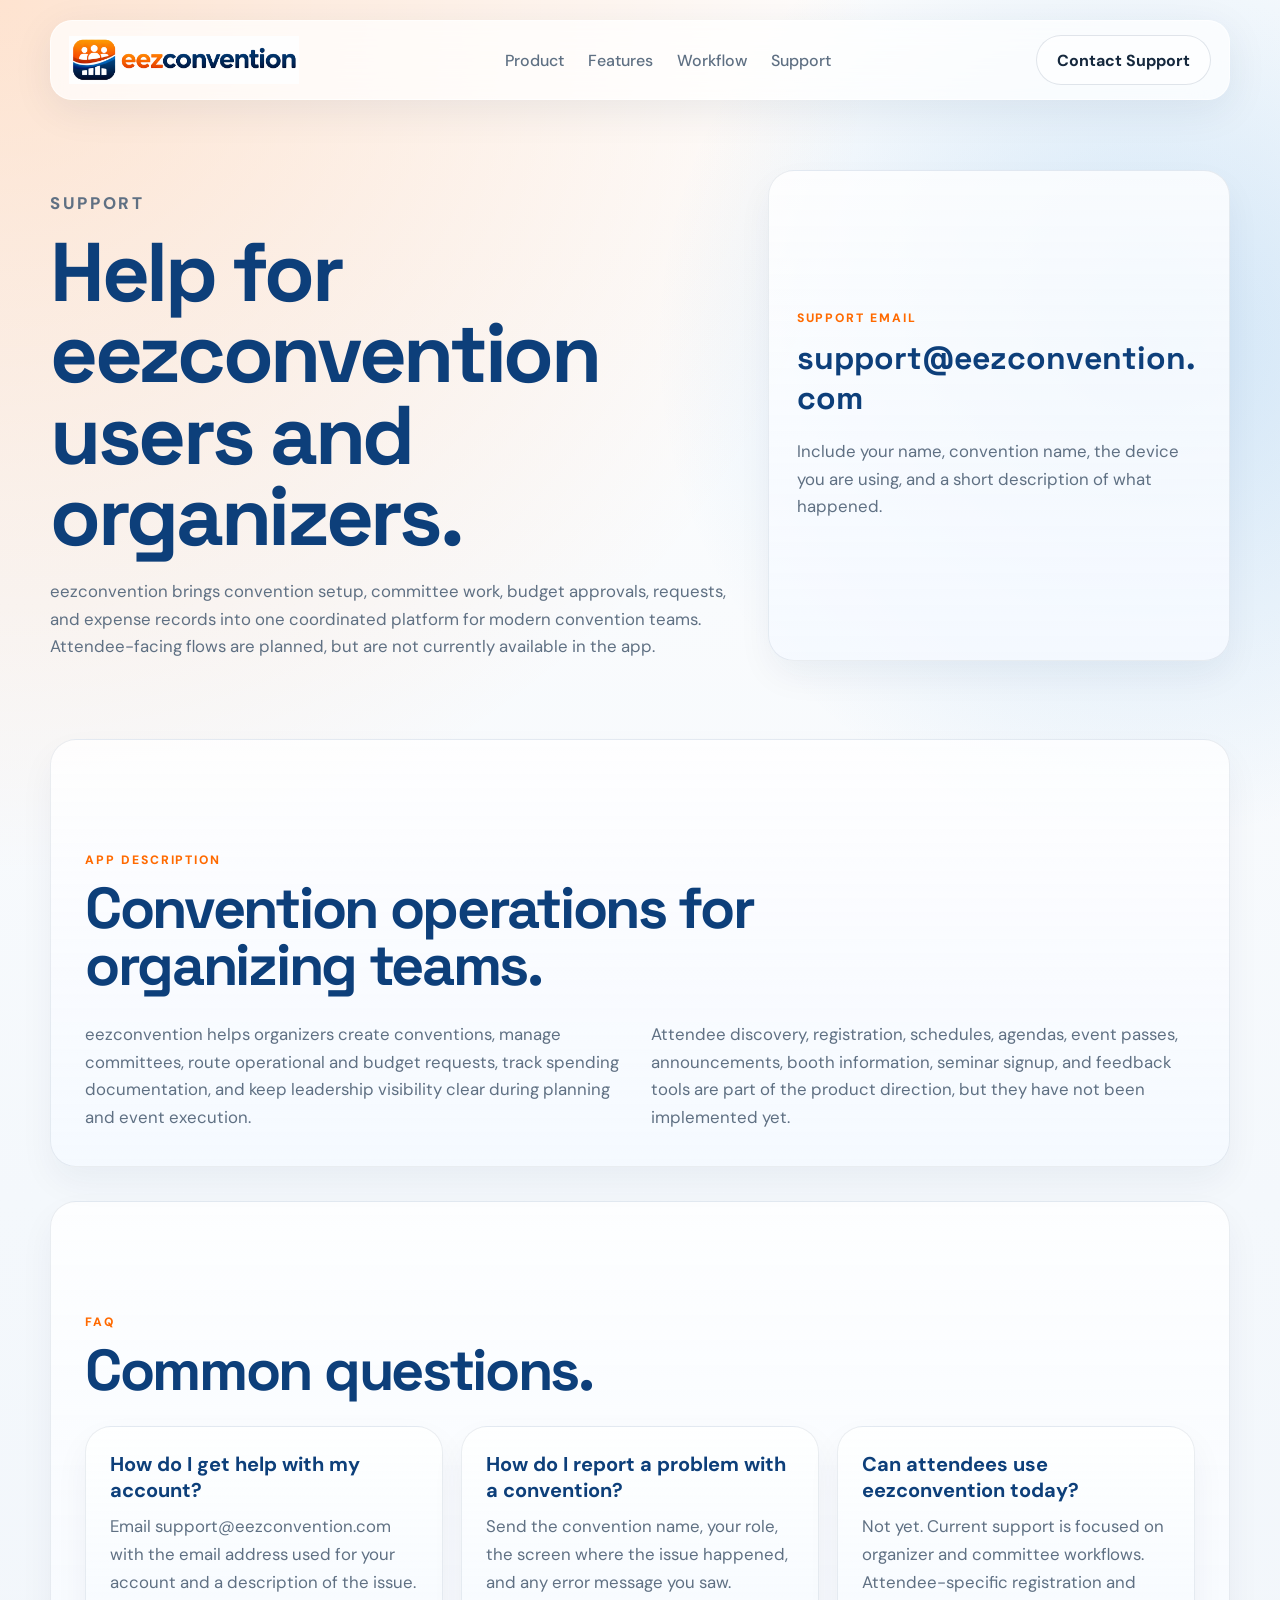
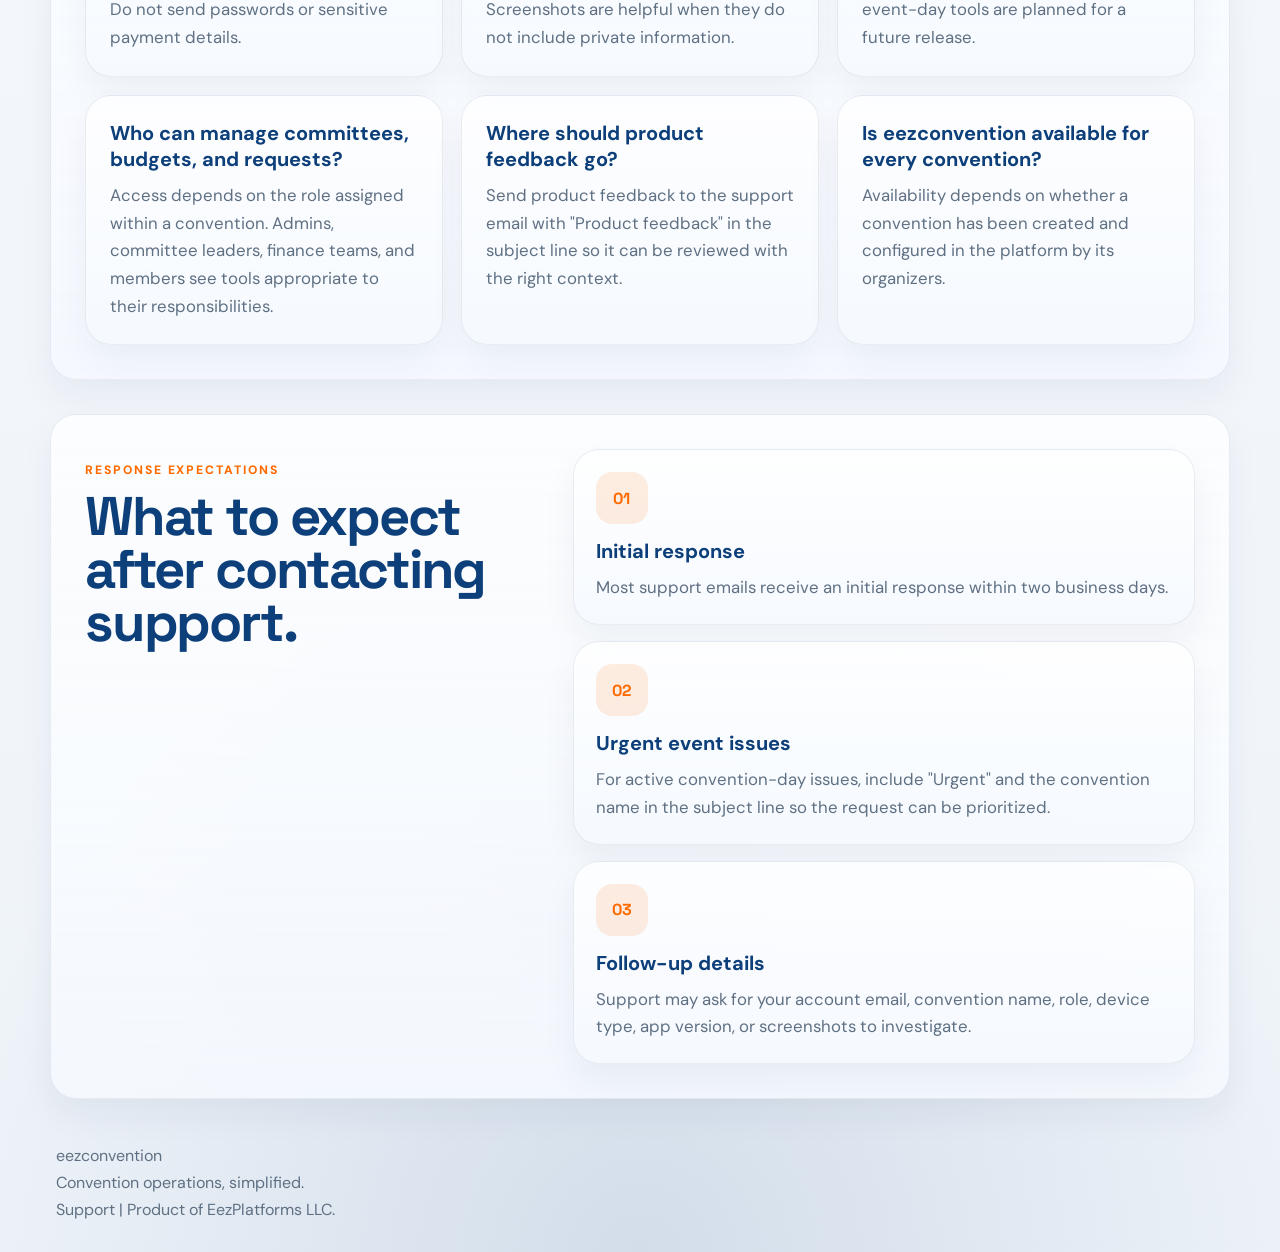
==== support.html @ e248d782 "Add support page with contact information, FAQs, and response expectations" ====
<!DOCTYPE html>
<html lang="en">
  <head>
    <meta charset="UTF-8" />
    <meta name="viewport" content="width=device-width, initial-scale=1.0" />
    <title>Support | eezconvention</title>
    <meta
      name="description"
      content="Support information for eezconvention, including contact details, app description, FAQ, and response expectations."
    />
    <link rel="preconnect" href="https://fonts.googleapis.com" />
    <link rel="preconnect" href="https://fonts.gstatic.com" crossorigin />
    <link
      href="https://fonts.googleapis.com/css2?family=DM+Sans:wght@400;500;700;800&family=Space+Grotesk:wght@500;700&display=swap"
      rel="stylesheet"
    />
    <link rel="icon" type="image/png" href="./assets/favicon.png" />
    <link rel="stylesheet" href="./styles.css" />
  </head>
  <body>
    <div class="site-shell">
      <header class="topbar">
        <a class="brand" href="./index.html#hero" aria-label="eezconvention home">
          <img class="brand-logo" src="./assets/eezconvention-logo.png" alt="eezconvention logo" />
        </a>
        <nav class="nav">
          <a href="./index.html#product">Product</a>
          <a href="./index.html#features">Features</a>
          <a href="./index.html#workflow">Workflow</a>
          <a href="./support.html" aria-current="page">Support</a>
        </nav>
        <a
          class="button button-ghost"
          href="mailto:support@eezconvention.com?subject=eezconvention%20Support"
        >
          Contact Support
        </a>
      </header>

      <main>
        <section class="support-hero reveal">
          <div>
            <p class="eyebrow">Support</p>
            <h1>Help for eezconvention users and organizers.</h1>
            <p>
              eezconvention brings convention setup, committee work, budget approvals, requests, and expense records
              into one coordinated platform for modern convention teams. Attendee-facing flows are planned, but are not
              currently available in the app.
            </p>
          </div>
          <aside class="support-contact" aria-label="Support email">
            <span class="feature-kicker">Support Email</span>
            <a href="mailto:support@eezconvention.com?subject=eezconvention%20Support">
              support@eezconvention.com
            </a>
            <p>
              Include your name, convention name, the device you are using, and a short description of what happened.
            </p>
          </aside>
        </section>

        <section class="support-section reveal" aria-labelledby="app-description">
          <div class="section-heading support-heading">
            <p class="eyebrow">App Description</p>
            <h2 id="app-description">Convention operations for organizing teams.</h2>
          </div>
          <div class="support-copy">
            <p>
              eezconvention helps organizers create conventions, manage committees, route operational and budget
              requests, track spending documentation, and keep leadership visibility clear during planning and event
              execution.
            </p>
            <p>
              Attendee discovery, registration, schedules, agendas, event passes, announcements, booth information,
              seminar signup, and feedback tools are part of the product direction, but they have not been implemented
              yet.
            </p>
          </div>
        </section>

        <section class="support-section" aria-labelledby="faq">
          <div class="section-heading support-heading reveal">
            <p class="eyebrow">FAQ</p>
            <h2 id="faq">Common questions.</h2>
          </div>
          <div class="faq-grid">
            <article class="faq-item reveal">
              <h3>How do I get help with my account?</h3>
              <p>
                Email support@eezconvention.com with the email address used for your account and a description of the
                issue. Do not send passwords or sensitive payment details.
              </p>
            </article>
            <article class="faq-item reveal">
              <h3>How do I report a problem with a convention?</h3>
              <p>
                Send the convention name, your role, the screen where the issue happened, and any error message you saw.
                Screenshots are helpful when they do not include private information.
              </p>
            </article>
            <article class="faq-item reveal">
              <h3>Can attendees use eezconvention today?</h3>
              <p>
                Not yet. Current support is focused on organizer and committee workflows. Attendee-specific registration
                and event-day tools are planned for a future release.
              </p>
            </article>
            <article class="faq-item reveal">
              <h3>Who can manage committees, budgets, and requests?</h3>
              <p>
                Access depends on the role assigned within a convention. Admins, committee leaders, finance teams, and
                members see tools appropriate to their responsibilities.
              </p>
            </article>
            <article class="faq-item reveal">
              <h3>Where should product feedback go?</h3>
              <p>
                Send product feedback to the support email with "Product feedback" in the subject line so it can be
                reviewed with the right context.
              </p>
            </article>
            <article class="faq-item reveal">
              <h3>Is eezconvention available for every convention?</h3>
              <p>
                Availability depends on whether a convention has been created and configured in the platform by its
                organizers.
              </p>
            </article>
          </div>
        </section>

        <section class="response-section reveal" aria-labelledby="response-expectations">
          <div>
            <p class="eyebrow">Response Expectations</p>
            <h2 id="response-expectations">What to expect after contacting support.</h2>
          </div>
          <div class="response-list">
            <article>
              <span class="step-number">01</span>
              <h3>Initial response</h3>
              <p>Most support emails receive an initial response within two business days.</p>
            </article>
            <article>
              <span class="step-number">02</span>
              <h3>Urgent event issues</h3>
              <p>
                For active convention-day issues, include "Urgent" and the convention name in the subject line so the
                request can be prioritized.
              </p>
            </article>
            <article>
              <span class="step-number">03</span>
              <h3>Follow-up details</h3>
              <p>
                Support may ask for your account email, convention name, role, device type, app version, or screenshots
                to investigate.
              </p>
            </article>
          </div>
        </section>
      </main>

      <footer class="footer">
        <p>eezconvention</p>
        <p>Convention operations, simplified.</p>
        <p><a href="./support.html">Support</a> | Product of EezPlatforms LLC.</p>
      </footer>
    </div>
    <script src="./script.js"></script>
  </body>
</html>
---- styles.css ----
:root {
  --bg: #f4f7fb;
  --bg-strong: #e8eef6;
  --surface: rgba(255, 255, 255, 0.78);
  --surface-solid: #fdfefe;
  --surface-strong: #0d2f57;
  --text: #15283d;
  --muted: #5f7083;
  --line: rgba(13, 47, 87, 0.12);
  --accent: #ff6a00;
  --accent-deep: #db5500;
  --navy: #0d3f7a;
  --navy-soft: #dfeaf8;
  --blue: #1f84da;
  --green: #22c55e;
  --amber: #f59e0b;
  --shadow: 0 24px 80px rgba(13, 47, 87, 0.12);
  --radius-xl: 32px;
  --radius-lg: 24px;
  --radius-md: 18px;
  --radius-sm: 14px;
  --container: 1180px;
}

* {
  box-sizing: border-box;
}

html {
  scroll-behavior: smooth;
  overflow-x: hidden;
}

body {
  margin: 0;
  min-width: 320px;
  font-family: "DM Sans", sans-serif;
  color: var(--text);
  overflow-x: hidden;
  background:
    radial-gradient(circle at top left, rgba(255, 106, 0, 0.18), transparent 28%),
    radial-gradient(circle at 90% 12%, rgba(31, 132, 218, 0.2), transparent 18%),
    radial-gradient(circle at 50% 100%, rgba(13, 63, 122, 0.12), transparent 24%),
    linear-gradient(180deg, #fefefe 0%, #f4f8fc 42%, #eef3f9 100%);
}

a {
  color: inherit;
  text-decoration: none;
}

button,
input {
  font: inherit;
}

.site-shell {
  width: min(calc(100% - 32px), var(--container));
  margin: 0 auto;
  padding: 20px 0 32px;
}

.topbar {
  position: -webkit-sticky;
  position: sticky;
  top: 16px;
  z-index: 20;
  display: flex;
  align-items: center;
  justify-content: space-between;
  gap: 20px;
  padding: 14px 18px;
  margin-bottom: 28px;
  border: 1px solid rgba(255, 255, 255, 0.65);
  border-radius: 22px;
  background: rgba(255, 255, 255, 0.72);
  backdrop-filter: blur(18px);
  box-shadow: 0 10px 40px rgba(13, 47, 87, 0.08);
}

.brand {
  display: inline-flex;
  align-items: center;
}

.brand-logo {
  display: block;
  width: auto;
  height: 48px;
}

.nav {
  display: flex;
  align-items: center;
  gap: 24px;
  color: var(--muted);
  font-weight: 500;
}

.button {
  display: inline-flex;
  align-items: center;
  justify-content: center;
  gap: 8px;
  min-height: 50px;
  padding: 0 20px;
  border: 1px solid transparent;
  border-radius: 999px;
  font-weight: 700;
  transition: transform 180ms ease, box-shadow 180ms ease, border-color 180ms ease, background 180ms ease;
}

.button:hover {
  transform: translateY(-1px);
}

.button-primary {
  color: #fff;
  background: linear-gradient(135deg, var(--accent) 0%, #ff8a3d 100%);
  box-shadow: 0 16px 34px rgba(255, 106, 0, 0.24);
}

.button-secondary,
.button-ghost {
  border-color: var(--line);
  background: rgba(255, 255, 255, 0.62);
}

.button-full {
  width: 100%;
}

.hero {
  display: grid;
  grid-template-columns: minmax(0, 1.02fr) minmax(420px, 0.98fr);
  align-items: center;
  gap: 44px;
  padding: 42px 0 60px;
}

.hero-copy,
.hero-visual {
  min-width: 0;
}

.eyebrow,
.strip-label,
.feature-kicker,
.device-label {
  text-transform: uppercase;
  letter-spacing: 0.16em;
  font-size: 0.76rem;
  font-weight: 800;
}

.eyebrow,
.strip-label,
.feature-kicker {
  color: var(--accent);
}

.hero h1,
.support-hero h1,
.section-heading h2,
.value-strip h2,
.audience-card.large h2,
.launch-copy h2,
.response-section h2 {
  margin: 0;
  font-family: "Space Grotesk", sans-serif;
  line-height: 0.98;
  letter-spacing: -0.04em;
  color: var(--navy);
}

.hero h1 {
  margin-top: 14px;
  font-size: clamp(3.1rem, 7vw, 5.6rem);
  max-width: 11ch;
}

.hero-text,
.support-hero p,
.support-copy p,
.faq-item p,
.response-list p,
.value-strip p,
.feature-card p,
.timeline-step p,
.audience-card p,
.launch-copy p {
  color: var(--muted);
  line-height: 1.65;
  font-size: 1.05rem;
}

.hero-text {
  max-width: 60ch;
  margin: 20px 0 0;
}

.support-hero {
  display: grid;
  grid-template-columns: minmax(0, 1.2fr) minmax(320px, 0.8fr);
  align-items: stretch;
  gap: 24px;
  padding: 42px 0 44px;
}

.support-hero h1 {
  margin-top: 14px;
  max-width: 12ch;
  font-size: clamp(3rem, 7vw, 5.2rem);
}

.support-hero p {
  max-width: 64ch;
  margin: 20px 0 0;
}

.support-contact,
.support-section,
.faq-item,
.response-section,
.response-list article {
  border: 1px solid rgba(11, 45, 77, 0.08);
  border-radius: 26px;
  background: linear-gradient(180deg, rgba(255, 255, 255, 0.78), rgba(245, 249, 255, 0.9));
  box-shadow: 0 16px 34px rgba(13, 47, 87, 0.05);
}

.support-contact {
  display: flex;
  flex-direction: column;
  justify-content: center;
  min-width: 0;
  padding: 28px;
}

.support-contact a {
  margin-top: 12px;
  color: var(--navy);
  font-family: "Space Grotesk", sans-serif;
  font-size: clamp(1.45rem, 3vw, 2rem);
  font-weight: 700;
  overflow-wrap: anywhere;
}

.support-contact p {
  margin-bottom: 0;
}

.support-section {
  padding: 34px;
  margin-top: 34px;
}

.support-heading {
  margin: 0 0 22px;
}

.support-copy {
  display: grid;
  grid-template-columns: repeat(2, minmax(0, 1fr));
  gap: 22px;
}

.support-copy p {
  margin: 0;
}

.faq-grid {
  display: grid;
  grid-template-columns: repeat(3, minmax(0, 1fr));
  gap: 18px;
}

.faq-item {
  padding: 24px;
}

.faq-item h3,
.response-list h3 {
  margin: 0 0 10px;
  color: var(--navy);
  font-size: 1.25rem;
}

.faq-item p {
  margin: 0;
}

.response-section {
  display: grid;
  grid-template-columns: minmax(260px, 0.85fr) minmax(0, 1.15fr);
  gap: 28px;
  align-items: start;
  padding: 34px;
  margin-top: 34px;
}

.response-section h2 {
  margin-top: 10px;
  font-size: clamp(2.1rem, 5vw, 3.4rem);
}

.response-list {
  display: grid;
  gap: 16px;
}

.response-list article {
  padding: 22px;
}

.response-list h3 {
  margin-top: 14px;
}

.response-list p {
  margin: 0;
}

.hero-note {
  margin: 18px 0 0;
  color: var(--muted);
  line-height: 1.6;
}

.hero-actions {
  display: flex;
  flex-wrap: wrap;
  gap: 14px;
  margin: 30px 0 22px;
}

.hero-points {
  display: grid;
  gap: 12px;
  padding: 0;
  margin: 0;
  list-style: none;
  color: var(--navy);
  font-weight: 600;
}

.hero-points li {
  display: flex;
  align-items: center;
  gap: 12px;
}

.hero-points li::before {
  content: "";
  width: 10px;
  height: 10px;
  border-radius: 999px;
  background: linear-gradient(135deg, var(--accent), #ffad75);
  box-shadow: 0 0 0 6px rgba(255, 106, 0, 0.12);
}

.hero-visual {
  position: relative;
  width: 100%;
  min-height: 620px;
  display: flex;
  align-items: center;
  justify-content: center;
}

.orb {
  position: absolute;
  border-radius: 999px;
  filter: blur(6px);
}

.orb-one {
  inset: 8% auto auto 10%;
  width: 180px;
  height: 180px;
  background: radial-gradient(circle, rgba(255, 106, 0, 0.3), transparent 72%);
}

.orb-two {
  inset: auto 2% 12% auto;
  width: 240px;
  height: 240px;
  background: radial-gradient(circle, rgba(31, 132, 218, 0.26), transparent 72%);
}

.logo-badge {
  position: absolute;
  top: 4%;
  right: 7%;
  width: 220px;
  padding: 14px 18px;
  border: 1px solid rgba(255, 255, 255, 0.7);
  border-radius: 24px;
  background: rgba(255, 255, 255, 0.74);
  box-shadow: 0 16px 40px rgba(13, 47, 87, 0.08);
  backdrop-filter: blur(12px);
}

.logo-badge img {
  display: block;
  width: 100%;
  height: auto;
}

.device-card {
  position: relative;
  width: 100%;
  max-width: 520px;
  padding: 24px;
  border: 1px solid rgba(255, 255, 255, 0.7);
  border-radius: 36px;
  background:
    linear-gradient(180deg, rgba(255, 255, 255, 0.86), rgba(247, 250, 254, 0.94)),
    linear-gradient(135deg, rgba(255, 255, 255, 0.4), transparent);
  box-shadow: var(--shadow);
  backdrop-filter: blur(16px);
}

.device-top,
.queue-head,
.queue-item,
.footer,
.launch-section,
.value-strip,
.timeline-step,
.feature-card,
.audience-card {
  display: flex;
}

.device-top {
  align-items: flex-start;
  justify-content: space-between;
  gap: 18px;
  margin-bottom: 22px;
}

.device-top h2 {
  margin: 6px 0 0;
  font-size: 1.75rem;
  color: var(--navy);
}

.device-label {
  color: var(--blue);
}

.status-pill,
.chip {
  display: inline-flex;
  align-items: center;
  justify-content: center;
  min-height: 32px;
  padding: 0 14px;
  border-radius: 999px;
  font-size: 0.82rem;
  font-weight: 700;
}

.status-pill {
  color: #fff;
  background: var(--navy);
}

.stat-grid {
  display: grid;
  grid-template-columns: repeat(2, minmax(0, 1fr));
  gap: 14px;
  margin-bottom: 16px;
}

.stat-card {
  min-height: 120px;
  padding: 18px;
  border-radius: 24px;
  background: #fff;
  border: 1px solid var(--line);
}

.stat-card span {
  display: block;
  color: var(--muted);
  font-size: 0.92rem;
}

.stat-card strong {
  display: block;
  margin-top: 16px;
  font-size: 2rem;
  line-height: 1;
}

.stat-card.accent {
  color: #fff;
  background: linear-gradient(160deg, var(--accent) 0%, #ff914d 100%);
}

.stat-card.accent span,
.stat-card.navy span {
  color: rgba(255, 255, 255, 0.76);
}

.stat-card.navy {
  color: #fff;
  background: linear-gradient(160deg, var(--navy) 0%, #1259a5 100%);
}

.stat-card.soft {
  background: rgba(255, 255, 255, 0.82);
}

.queue-card {
  padding: 18px;
  border-radius: 28px;
  background: linear-gradient(180deg, rgba(255, 255, 255, 0.84), rgba(245, 249, 255, 0.92));
  border: 1px solid var(--line);
}

.queue-head,
.queue-item {
  align-items: center;
  justify-content: space-between;
  gap: 16px;
}

.queue-head {
  margin-bottom: 10px;
}

.queue-head h3 {
  margin: 0;
  font-size: 1rem;
}

.queue-head span {
  color: var(--muted);
  font-size: 0.92rem;
}

.queue-item {
  padding: 14px 0;
  border-top: 1px solid var(--line);
}

.queue-item strong {
  display: block;
  margin-bottom: 4px;
  color: var(--navy);
}

.queue-item p {
  margin: 0;
  color: var(--muted);
  line-height: 1.5;
}

.chip.amber {
  color: #8a5600;
  background: rgba(245, 158, 11, 0.18);
}

.chip.blue {
  color: #0d4d86;
  background: rgba(77, 163, 255, 0.18);
}

.chip.green {
  color: #116c34;
  background: rgba(34, 197, 94, 0.18);
}

.value-strip,
.launch-section {
  align-items: center;
  justify-content: space-between;
  gap: 30px;
  padding: 34px;
  margin: 22px 0 30px;
  border: 1px solid rgba(11, 45, 77, 0.08);
  border-radius: 32px;
  background: linear-gradient(180deg, rgba(255, 255, 255, 0.76), rgba(242, 247, 253, 0.88));
  box-shadow: 0 16px 40px rgba(13, 47, 87, 0.06);
}

.value-strip > * {
  flex: 1;
}

.section-heading {
  max-width: 760px;
  margin: 78px 0 28px;
}

.section-heading h2 {
  margin-top: 10px;
  font-size: clamp(2.2rem, 5vw, 3.6rem);
}

.feature-grid {
  display: grid;
  grid-template-columns: repeat(3, minmax(0, 1fr));
  gap: 18px;
}

.attendee-section {
  margin-top: 78px;
}

.attendee-layout {
  display: grid;
  grid-template-columns: minmax(260px, 0.9fr) minmax(0, 1.1fr);
  gap: 18px;
  align-items: start;
}

.attendee-overview,
.attendee-step {
  display: flex;
  flex-direction: column;
  padding: 26px;
  border: 1px solid rgba(13, 47, 87, 0.08);
  border-radius: 26px;
  background: linear-gradient(180deg, rgba(255, 255, 255, 0.78), rgba(245, 249, 255, 0.9));
  box-shadow: 0 16px 34px rgba(13, 47, 87, 0.05);
}

.attendee-overview {
  min-height: 100%;
  justify-content: center;
}

.attendee-overview p,
.attendee-step p {
  margin: 0;
  color: var(--muted);
  line-height: 1.65;
}

.attendee-overview p + p {
  margin-top: 16px;
}

.attendee-flow-grid {
  display: grid;
  grid-template-columns: repeat(2, minmax(0, 1fr));
  gap: 18px;
}

.attendee-step h3 {
  margin: 12px 0 10px;
  font-size: 1.35rem;
  color: var(--navy);
}

.feature-card,
.timeline-step,
.audience-card {
  flex-direction: column;
  padding: 26px;
  border: 1px solid rgba(11, 45, 77, 0.08);
  border-radius: 26px;
  background: linear-gradient(180deg, rgba(255, 255, 255, 0.78), rgba(245, 249, 255, 0.9));
  box-shadow: 0 16px 34px rgba(13, 47, 87, 0.05);
}

.feature-card h3,
.timeline-step h3,
.audience-card h3 {
  margin: 12px 0 10px;
  font-size: 1.35rem;
  color: var(--navy);
}

.feature-card p,
.timeline-step p,
.audience-card p {
  margin: 0;
}

.timeline {
  display: grid;
  grid-template-columns: repeat(5, minmax(0, 1fr));
  gap: 18px;
}

.timeline-step {
  position: relative;
  min-height: 240px;
}

.step-number {
  display: inline-flex;
  align-items: center;
  justify-content: center;
  width: 52px;
  height: 52px;
  border-radius: 16px;
  color: var(--accent);
  background: rgba(255, 106, 0, 0.12);
  font-family: "Space Grotesk", sans-serif;
  font-weight: 700;
}

.audience-section {
  display: grid;
  grid-template-columns: 1.25fr 1fr 1fr;
  gap: 18px;
  margin-top: 78px;
}

.audience-card.large {
  grid-row: span 2;
  justify-content: center;
  min-height: 100%;
  background:
    linear-gradient(180deg, rgba(13, 63, 122, 0.96), rgba(9, 45, 95, 0.92)),
    linear-gradient(135deg, rgba(255, 255, 255, 0.06), transparent);
}

.audience-card.large h2,
.audience-card.large p,
.audience-card.large .eyebrow {
  color: #fff;
}

.audience-card.large p {
  max-width: 44ch;
}

.launch-section {
  margin-top: 78px;
}

.launch-copy,
.waitlist-card {
  flex: 1;
}

.waitlist-card {
  display: grid;
  gap: 14px;
  padding: 24px;
  border-radius: 26px;
  background: linear-gradient(180deg, rgba(255, 255, 255, 0.88), rgba(244, 249, 255, 0.94));
  border: 1px solid rgba(11, 45, 77, 0.08);
}

.form-note {
  margin: 0;
  color: var(--muted);
  line-height: 1.6;
}

.footer {
  flex-direction: column;
  align-items: flex-start;
  justify-content: flex-start;
  gap: 6px;
  margin-top: 28px;
  padding: 18px 6px 0;
  color: var(--muted);
}

.footer p {
  margin: 0;
}

.reveal {
  opacity: 0;
  transform: translateY(22px);
  transition: opacity 600ms ease, transform 600ms ease;
}

.reveal.is-visible {
  opacity: 1;
  transform: translateY(0);
}

@media (max-width: 1080px) {
  .hero,
  .launch-section,
  .value-strip,
  .audience-section {
    grid-template-columns: 1fr;
  }

  .feature-grid {
    grid-template-columns: repeat(2, minmax(0, 1fr));
  }

  .timeline,
  .attendee-flow-grid,
  .faq-grid {
    grid-template-columns: repeat(2, minmax(0, 1fr));
  }

  .attendee-layout,
  .support-hero,
  .response-section {
    grid-template-columns: 1fr;
  }

  .audience-card.large {
    grid-row: auto;
  }
}

@media (max-width: 780px) {
  .site-shell {
    width: min(calc(100% - 16px), var(--container));
    padding-top: 10px;
  }

  .topbar {
    position: static;
    flex-wrap: wrap;
    justify-content: center;
    gap: 14px;
    padding: 14px;
  }

  .brand {
    width: 100%;
    justify-content: center;
  }

  .nav {
    width: 100%;
    justify-content: center;
    flex-wrap: wrap;
    gap: 16px;
    font-size: 0.95rem;
  }

  .topbar > .button-ghost {
    width: 100%;
  }

  .hero {
    grid-template-columns: 1fr;
    gap: 26px;
    padding-top: 18px;
  }

  .hero h1 {
    max-width: 9.5ch;
    font-size: clamp(2.8rem, 15vw, 4.2rem);
  }

  .hero-visual {
    min-height: auto;
    overflow: hidden;
  }

  .device-card {
    width: 100%;
    max-width: 100%;
    padding: 18px;
    border-radius: 28px;
  }

  .brand-logo {
    height: 40px;
  }

  .logo-badge {
    position: static;
    width: min(100%, 240px);
    margin: 0 auto 14px;
  }

  .hero-actions .button {
    width: 100%;
  }

  .hero-points li {
    align-items: flex-start;
  }

  .stat-grid,
  .feature-grid,
  .timeline,
  .attendee-flow-grid,
  .support-copy,
  .faq-grid,
  .audience-section {
    grid-template-columns: 1fr;
  }

  .value-strip,
  .launch-section {
    flex-direction: column;
    align-items: flex-start;
  }

  .value-strip > * {
    width: 100%;
    flex: none;
  }

  .value-strip h2 {
    font-size: clamp(2rem, 10vw, 3rem);
  }

  .value-strip,
  .launch-section,
  .support-section,
  .response-section,
  .feature-card,
  .timeline-step,
  .audience-card,
  .attendee-overview,
  .attendee-step,
  .support-contact,
  .faq-item,
  .response-list article,
  .waitlist-card {
    padding: 20px;
  }

  .value-strip,
  .launch-section {
    padding: 24px;
  }

  .device-top,
  .queue-head,
  .queue-item,
  .footer {
    flex-direction: column;
    align-items: flex-start;
  }

  .queue-item .chip {
    align-self: flex-start;
  }

  .footer {
    padding-bottom: 24px;
  }
}
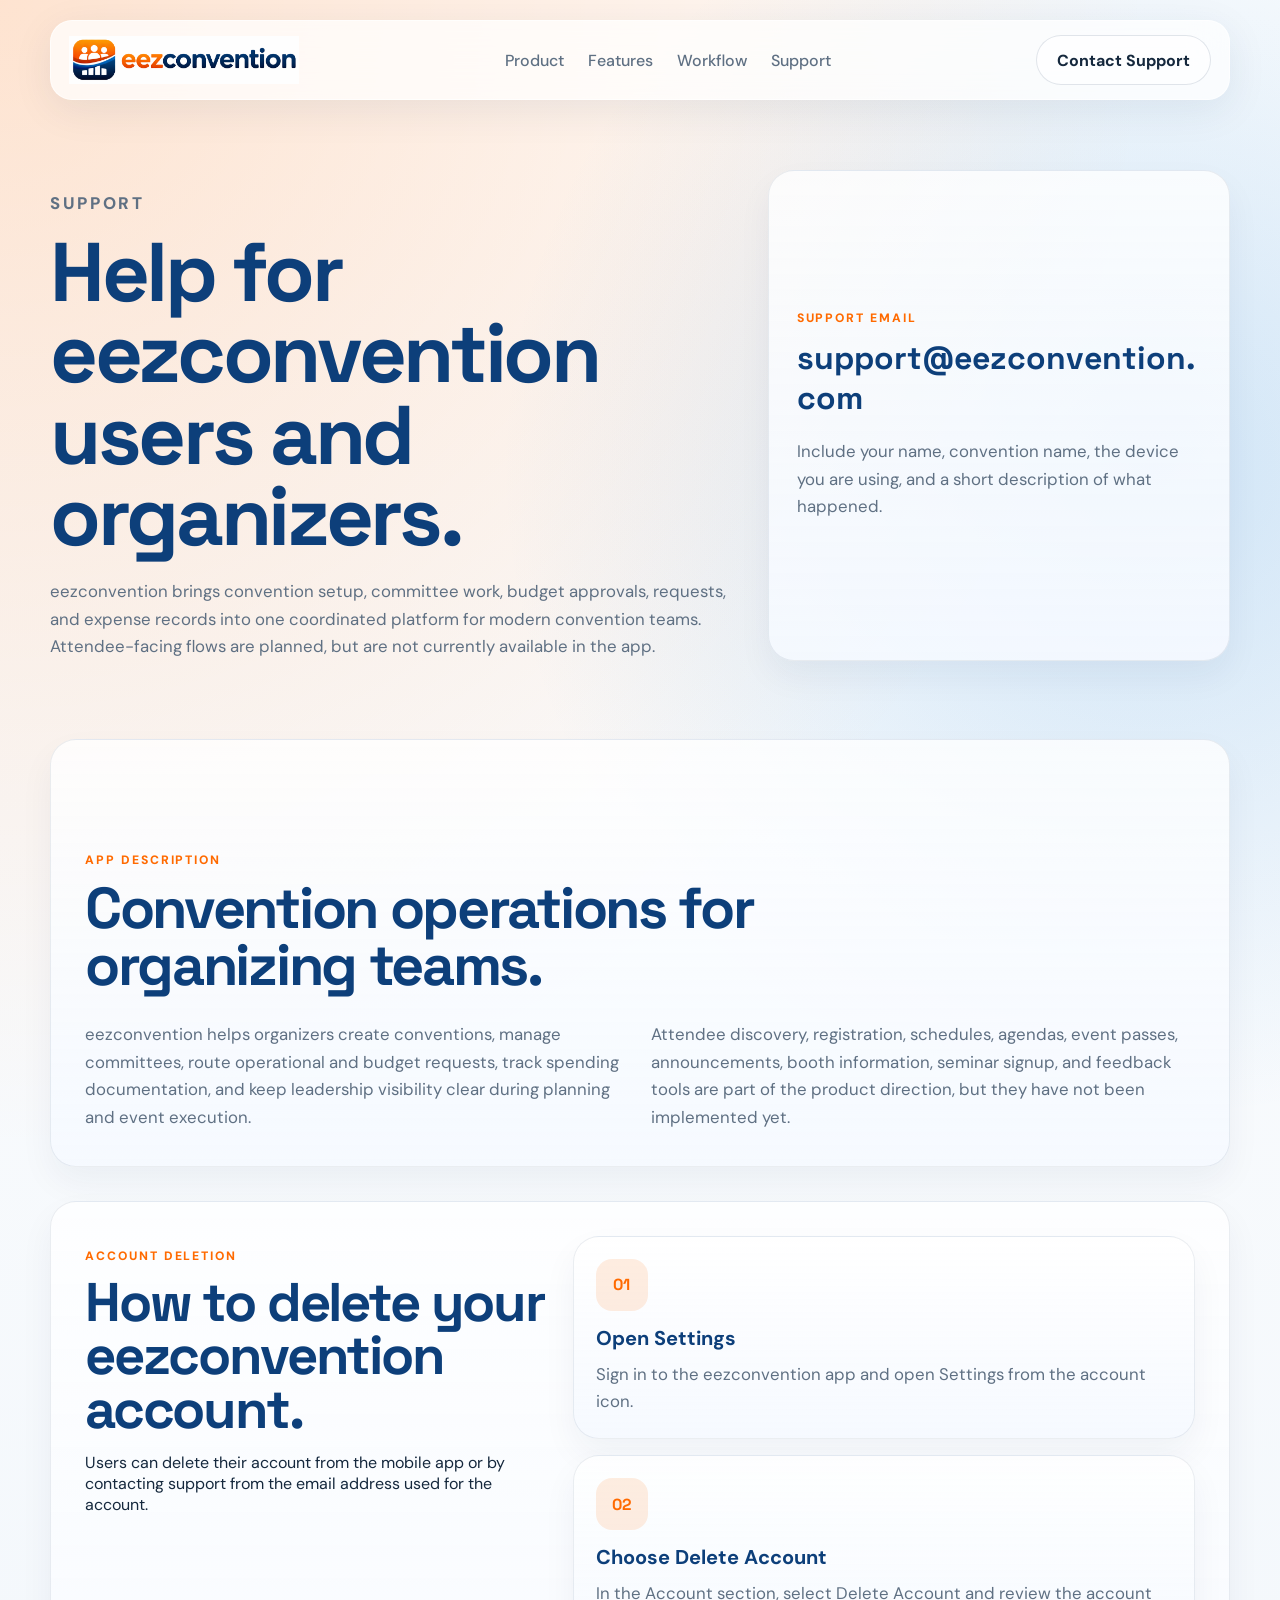
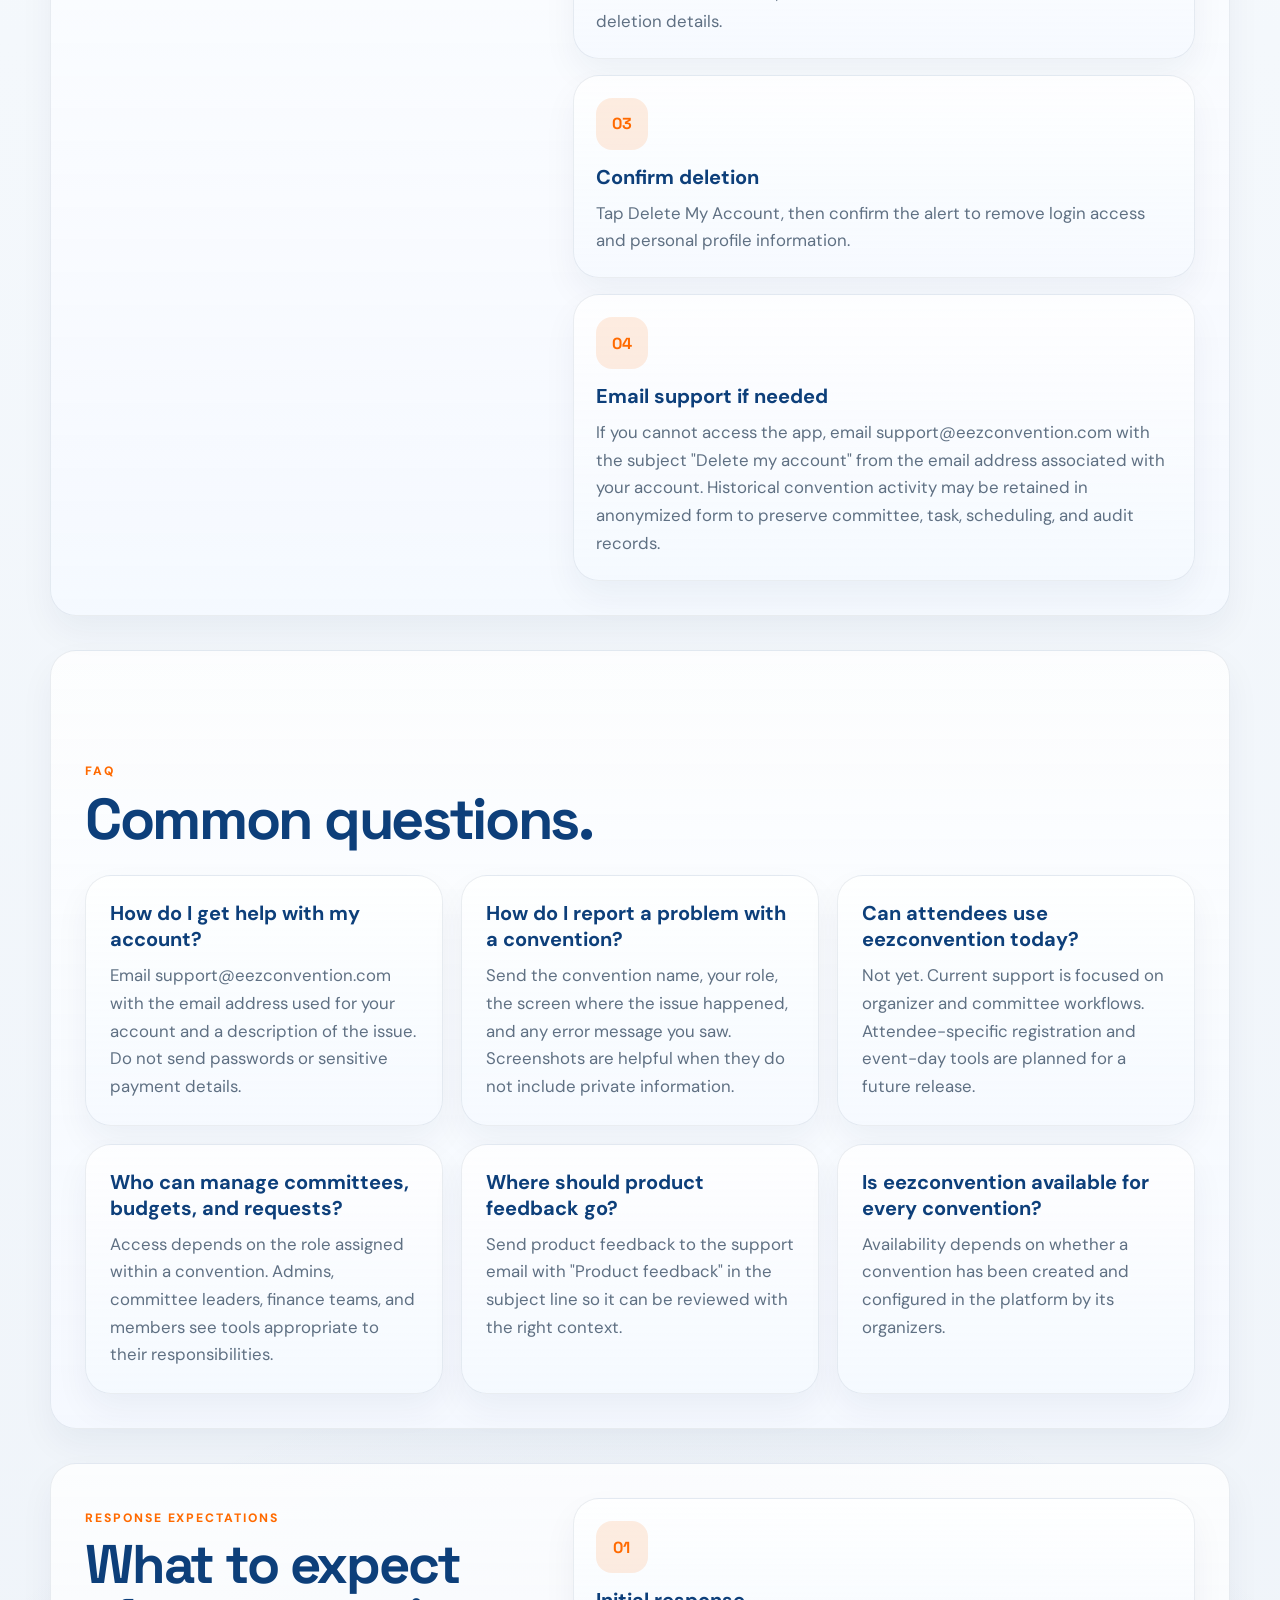
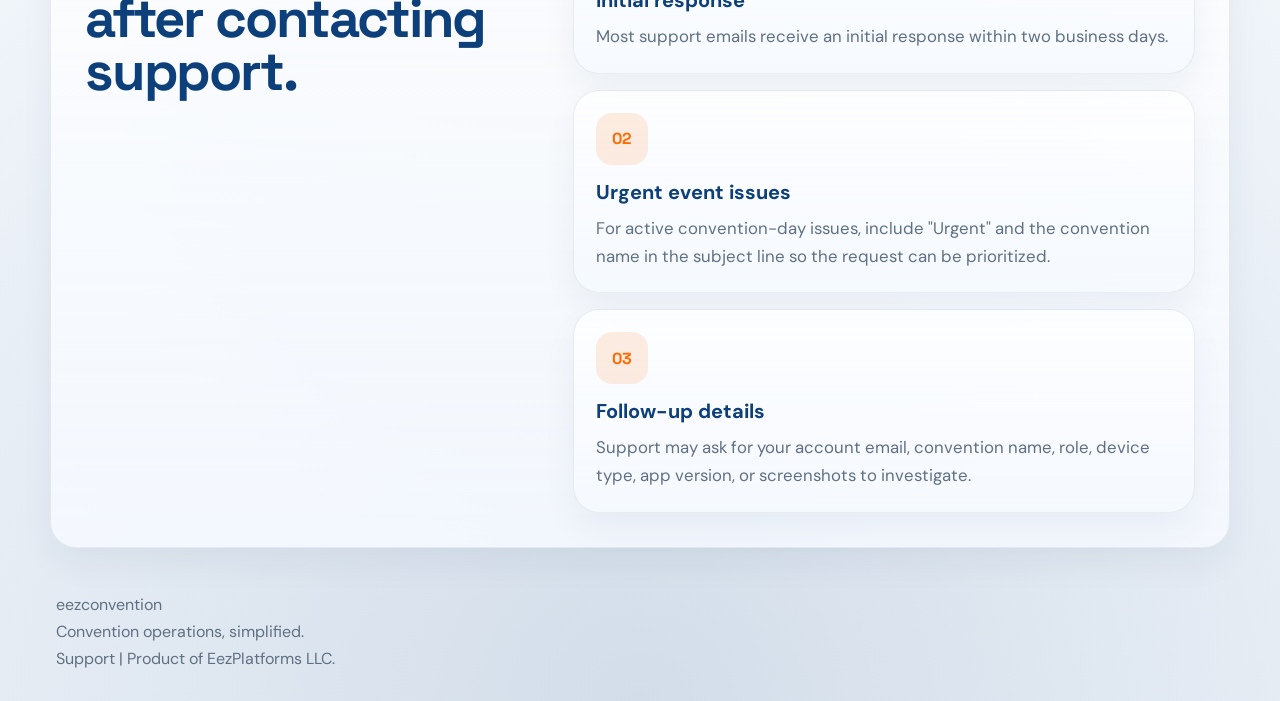
==== commit 17869e3b: "Update support page to include account deletion steps and enhance description" ====
--- a/support.html
+++ b/support.html
@@ -6,7 +6,7 @@
     <title>Support | eezconvention</title>
     <meta
       name="description"
-      content="Support information for eezconvention, including contact details, app description, FAQ, and response expectations."
+      content="Support information for eezconvention, including contact details, app description, account deletion steps, FAQ, and response expectations."
     />
     <link rel="preconnect" href="https://fonts.googleapis.com" />
     <link rel="preconnect" href="https://fonts.gstatic.com" crossorigin />
@@ -78,6 +78,45 @@
           </div>
         </section>
 
+        <section class="response-section reveal" aria-labelledby="account-deletion">
+          <div>
+            <p class="eyebrow">Account Deletion</p>
+            <h2 id="account-deletion">How to delete your eezconvention account.</h2>
+            <p>
+              Users can delete their account from the mobile app or by contacting support from the email address used
+              for the account.
+            </p>
+          </div>
+          <div class="response-list">
+            <article>
+              <span class="step-number">01</span>
+              <h3>Open Settings</h3>
+              <p>Sign in to the eezconvention app and open Settings from the account icon.</p>
+            </article>
+            <article>
+              <span class="step-number">02</span>
+              <h3>Choose Delete Account</h3>
+              <p>In the Account section, select Delete Account and review the account deletion details.</p>
+            </article>
+            <article>
+              <span class="step-number">03</span>
+              <h3>Confirm deletion</h3>
+              <p>
+                Tap Delete My Account, then confirm the alert to remove login access and personal profile information.
+              </p>
+            </article>
+            <article>
+              <span class="step-number">04</span>
+              <h3>Email support if needed</h3>
+              <p>
+                If you cannot access the app, email support@eezconvention.com with the subject "Delete my account" from
+                the email address associated with your account. Historical convention activity may be retained in
+                anonymized form to preserve committee, task, scheduling, and audit records.
+              </p>
+            </article>
+          </div>
+        </section>
+
         <section class="support-section" aria-labelledby="faq">
           <div class="section-heading support-heading reveal">
             <p class="eyebrow">FAQ</p>
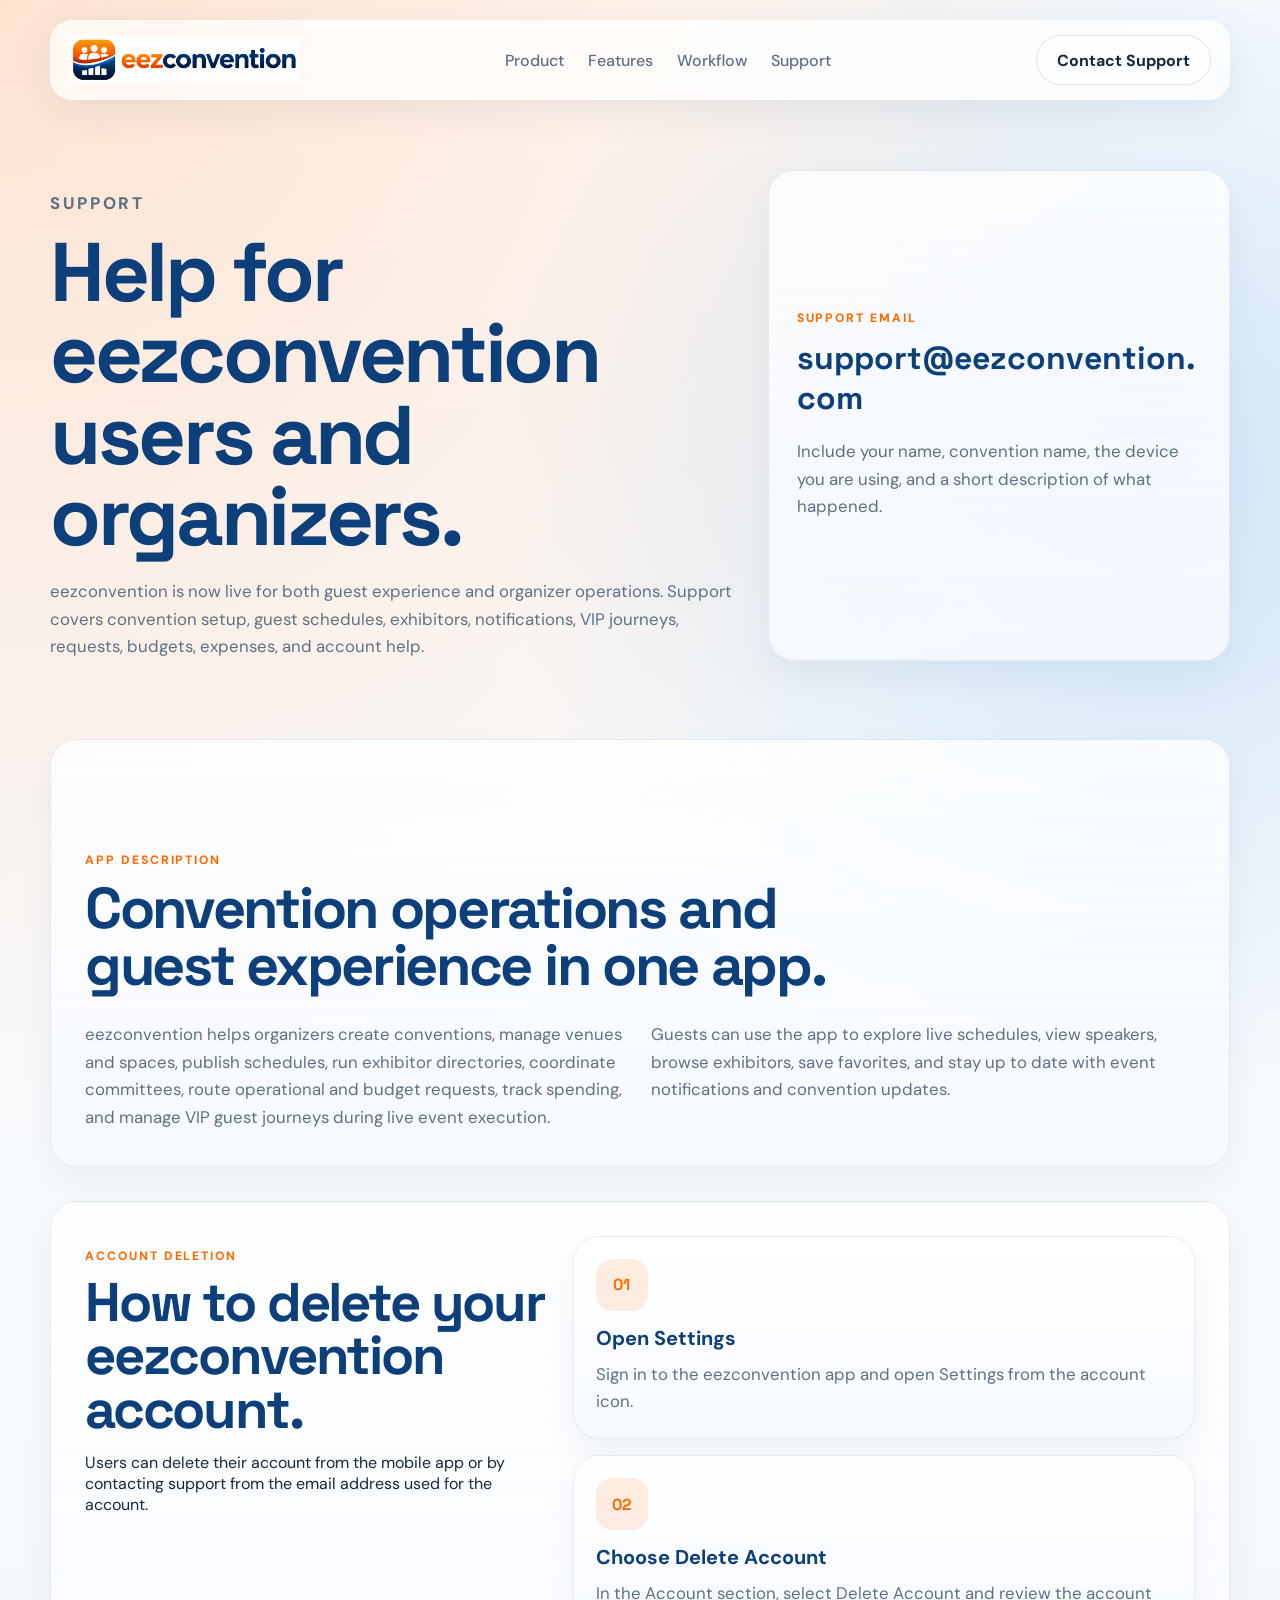
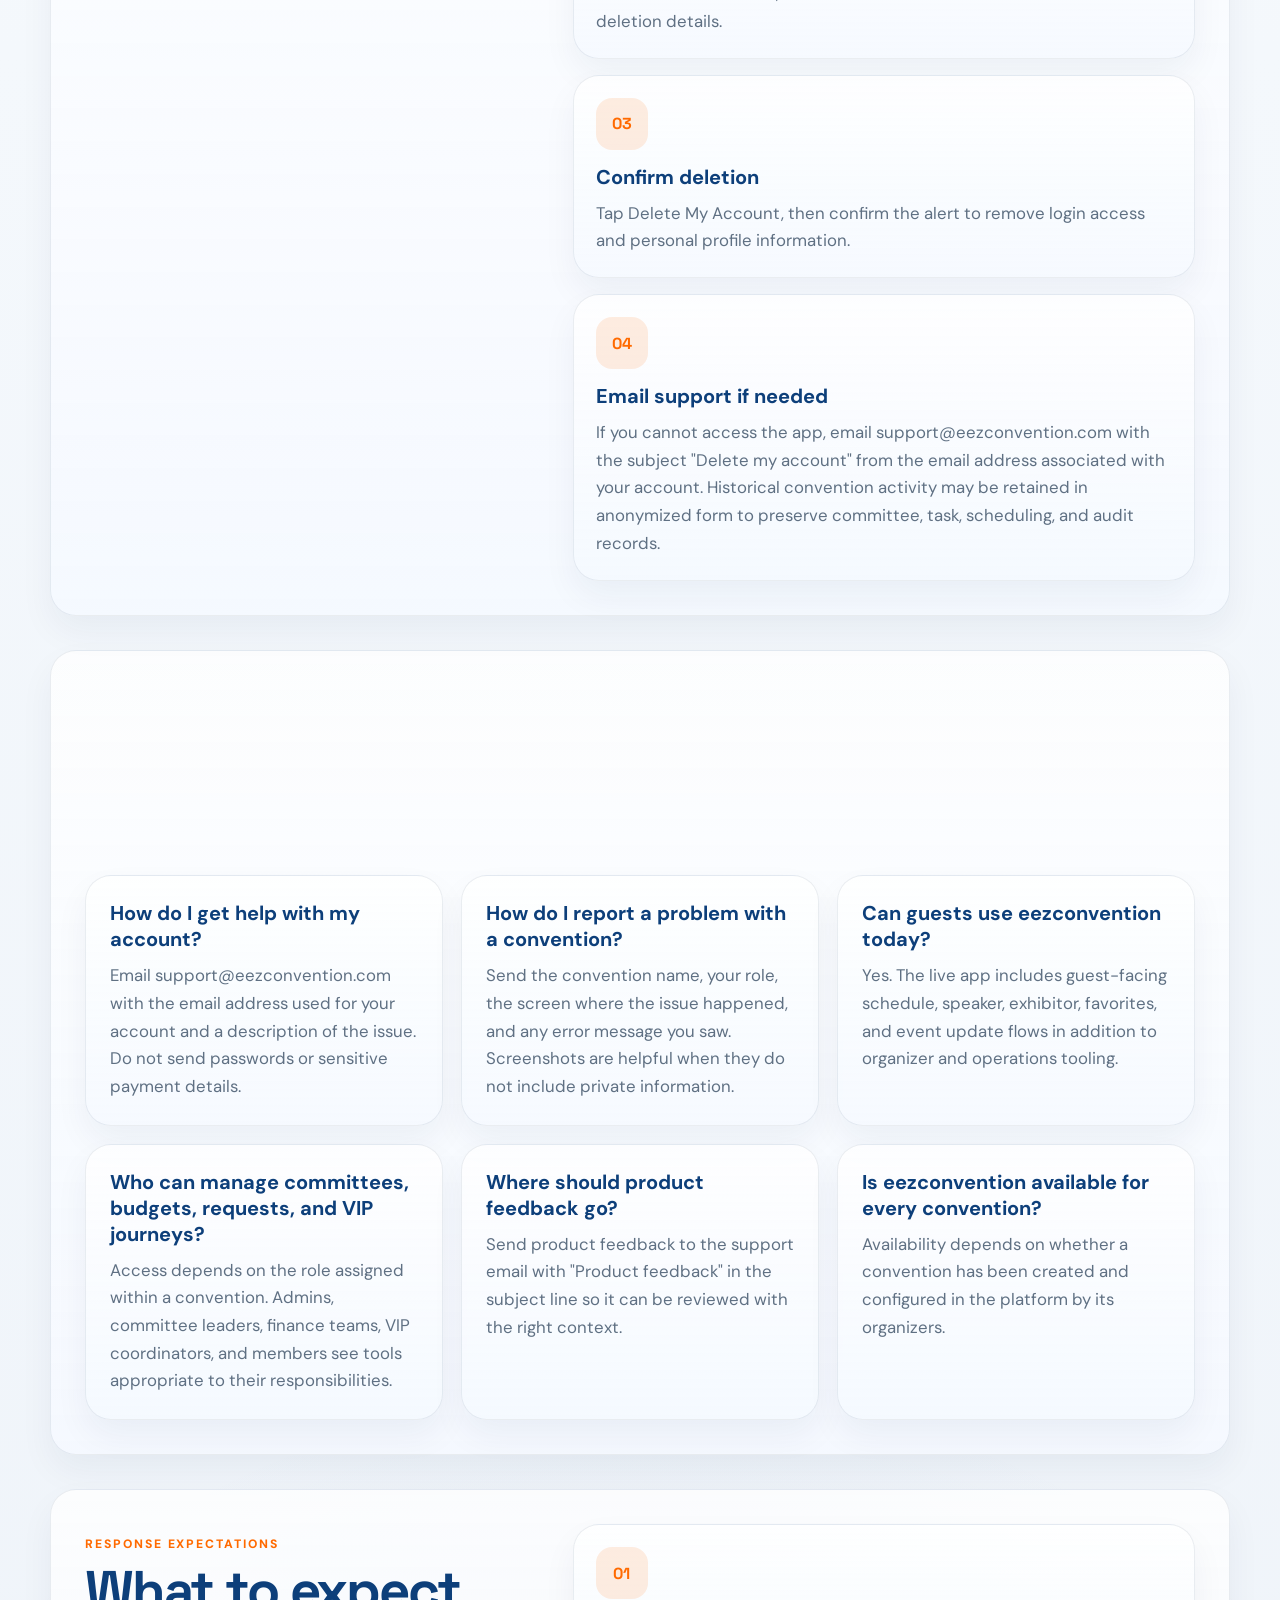
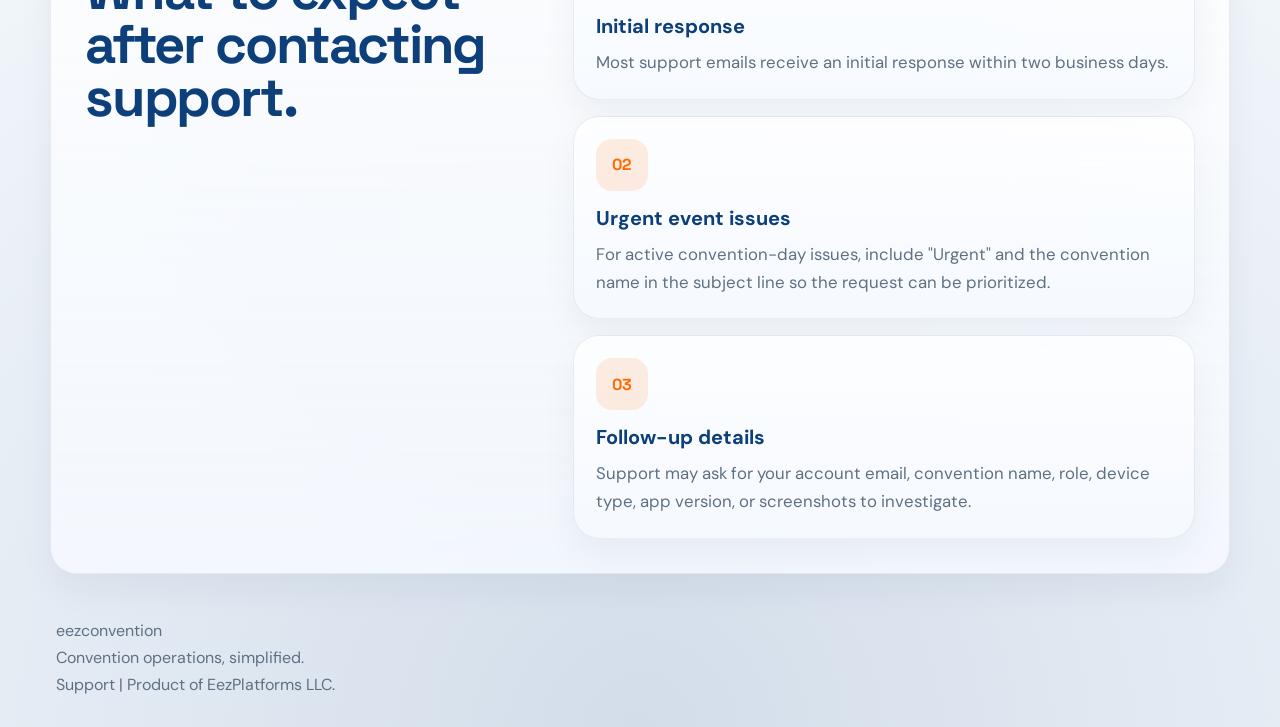
==== commit f4e1d5f3: "Update support and index pages to enhance descriptions and reflect live app features" ====
--- a/support.html
+++ b/support.html
@@ -6,7 +6,7 @@
     <title>Support | eezconvention</title>
     <meta
       name="description"
-      content="Support information for eezconvention, including contact details, app description, account deletion steps, FAQ, and response expectations."
+      content="Support information for eezconvention, including contact details, live guest and organizer app coverage, account deletion steps, FAQ, and response expectations."
     />
     <link rel="preconnect" href="https://fonts.googleapis.com" />
     <link rel="preconnect" href="https://fonts.gstatic.com" crossorigin />
@@ -43,9 +43,8 @@
             <p class="eyebrow">Support</p>
             <h1>Help for eezconvention users and organizers.</h1>
             <p>
-              eezconvention brings convention setup, committee work, budget approvals, requests, and expense records
-              into one coordinated platform for modern convention teams. Attendee-facing flows are planned, but are not
-              currently available in the app.
+              eezconvention is now live for both guest experience and organizer operations. Support covers convention
+              setup, guest schedules, exhibitors, notifications, VIP journeys, requests, budgets, expenses, and account help.
             </p>
           </div>
           <aside class="support-contact" aria-label="Support email">
@@ -62,18 +61,17 @@
         <section class="support-section reveal" aria-labelledby="app-description">
           <div class="section-heading support-heading">
             <p class="eyebrow">App Description</p>
-            <h2 id="app-description">Convention operations for organizing teams.</h2>
+            <h2 id="app-description">Convention operations and guest experience in one app.</h2>
           </div>
           <div class="support-copy">
             <p>
-              eezconvention helps organizers create conventions, manage committees, route operational and budget
-              requests, track spending documentation, and keep leadership visibility clear during planning and event
-              execution.
-            </p>
-            <p>
-              Attendee discovery, registration, schedules, agendas, event passes, announcements, booth information,
-              seminar signup, and feedback tools are part of the product direction, but they have not been implemented
-              yet.
+              eezconvention helps organizers create conventions, manage venues and spaces, publish schedules, run
+              exhibitor directories, coordinate committees, route operational and budget requests, track spending, and
+              manage VIP guest journeys during live event execution.
+            </p>
+            <p>
+              Guests can use the app to explore live schedules, view speakers, browse exhibitors, save favorites, and
+              stay up to date with event notifications and convention updates.
             </p>
           </div>
         </section>
@@ -138,17 +136,17 @@
               </p>
             </article>
             <article class="faq-item reveal">
-              <h3>Can attendees use eezconvention today?</h3>
-              <p>
-                Not yet. Current support is focused on organizer and committee workflows. Attendee-specific registration
-                and event-day tools are planned for a future release.
-              </p>
-            </article>
-            <article class="faq-item reveal">
-              <h3>Who can manage committees, budgets, and requests?</h3>
-              <p>
-                Access depends on the role assigned within a convention. Admins, committee leaders, finance teams, and
-                members see tools appropriate to their responsibilities.
+              <h3>Can guests use eezconvention today?</h3>
+              <p>
+                Yes. The live app includes guest-facing schedule, speaker, exhibitor, favorites, and event update flows
+                in addition to organizer and operations tooling.
+              </p>
+            </article>
+            <article class="faq-item reveal">
+              <h3>Who can manage committees, budgets, requests, and VIP journeys?</h3>
+              <p>
+                Access depends on the role assigned within a convention. Admins, committee leaders, finance teams, VIP
+                coordinators, and members see tools appropriate to their responsibilities.
               </p>
             </article>
             <article class="faq-item reveal">
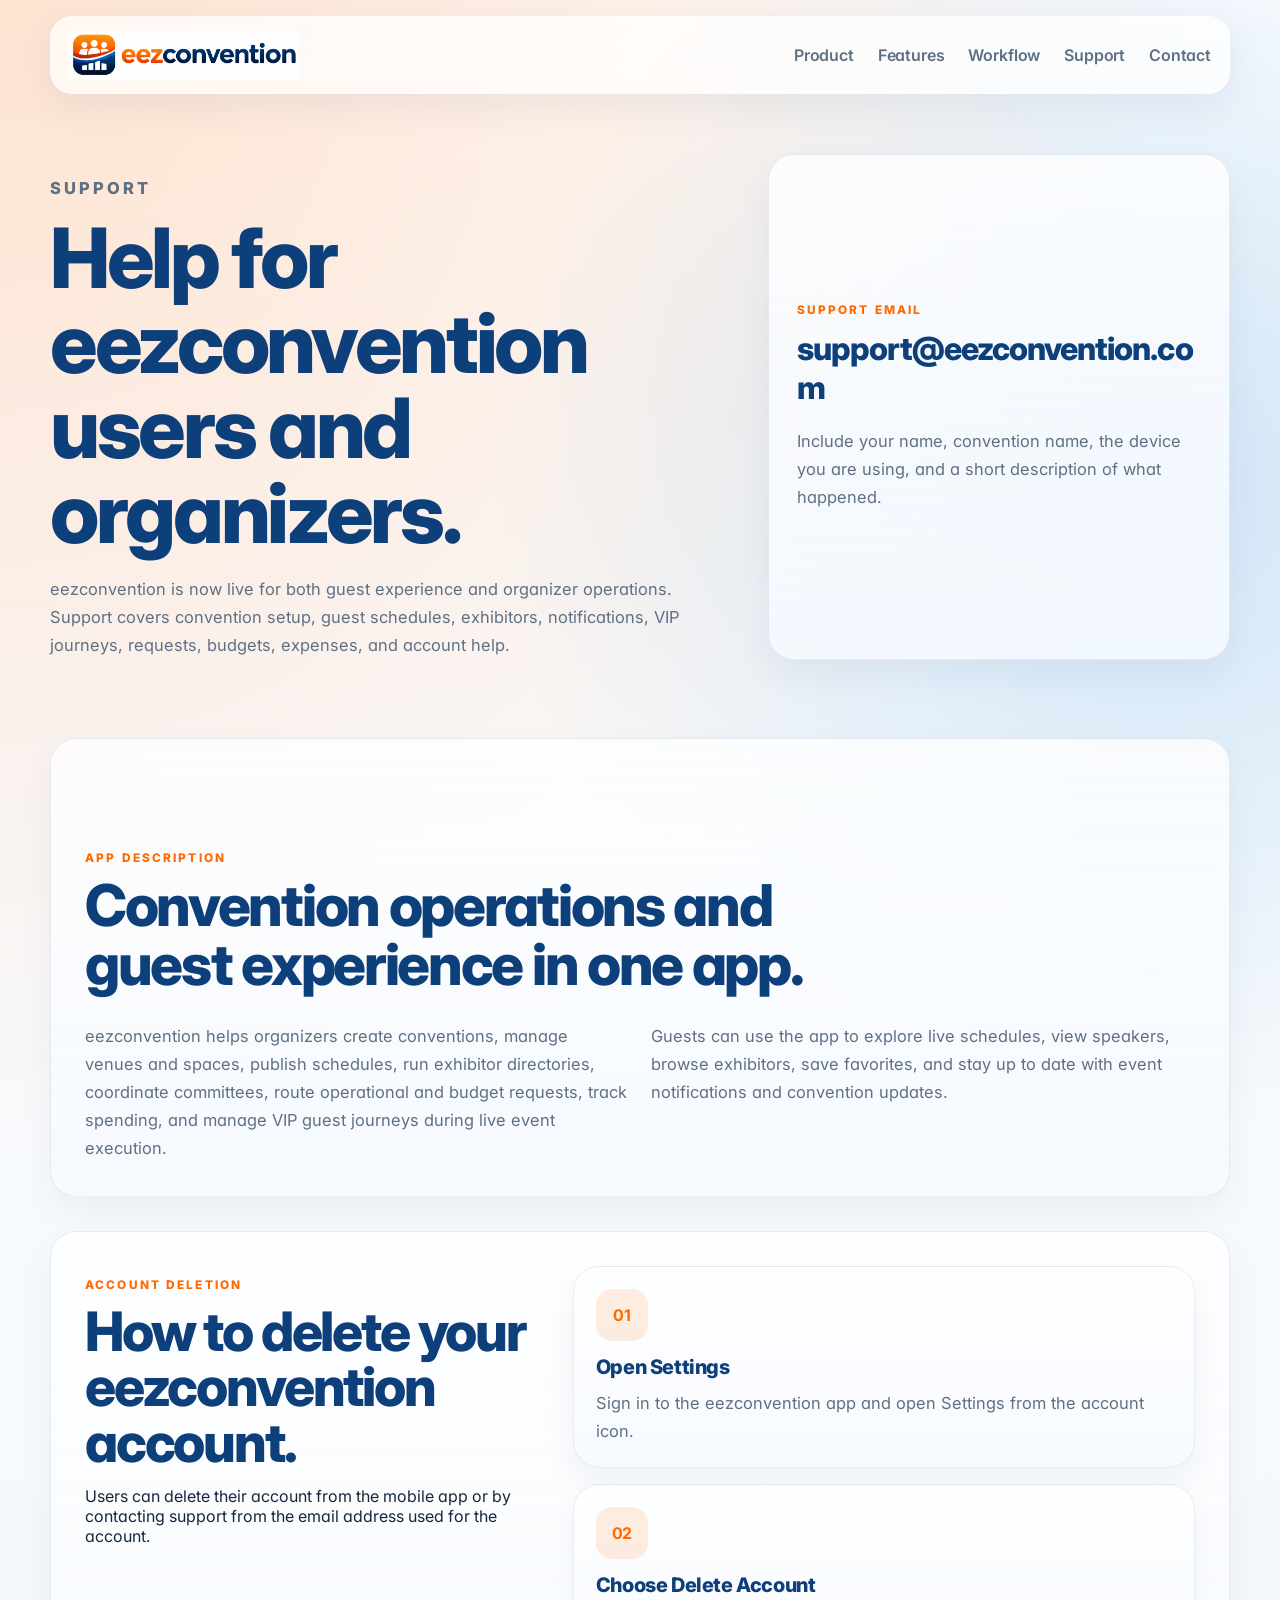
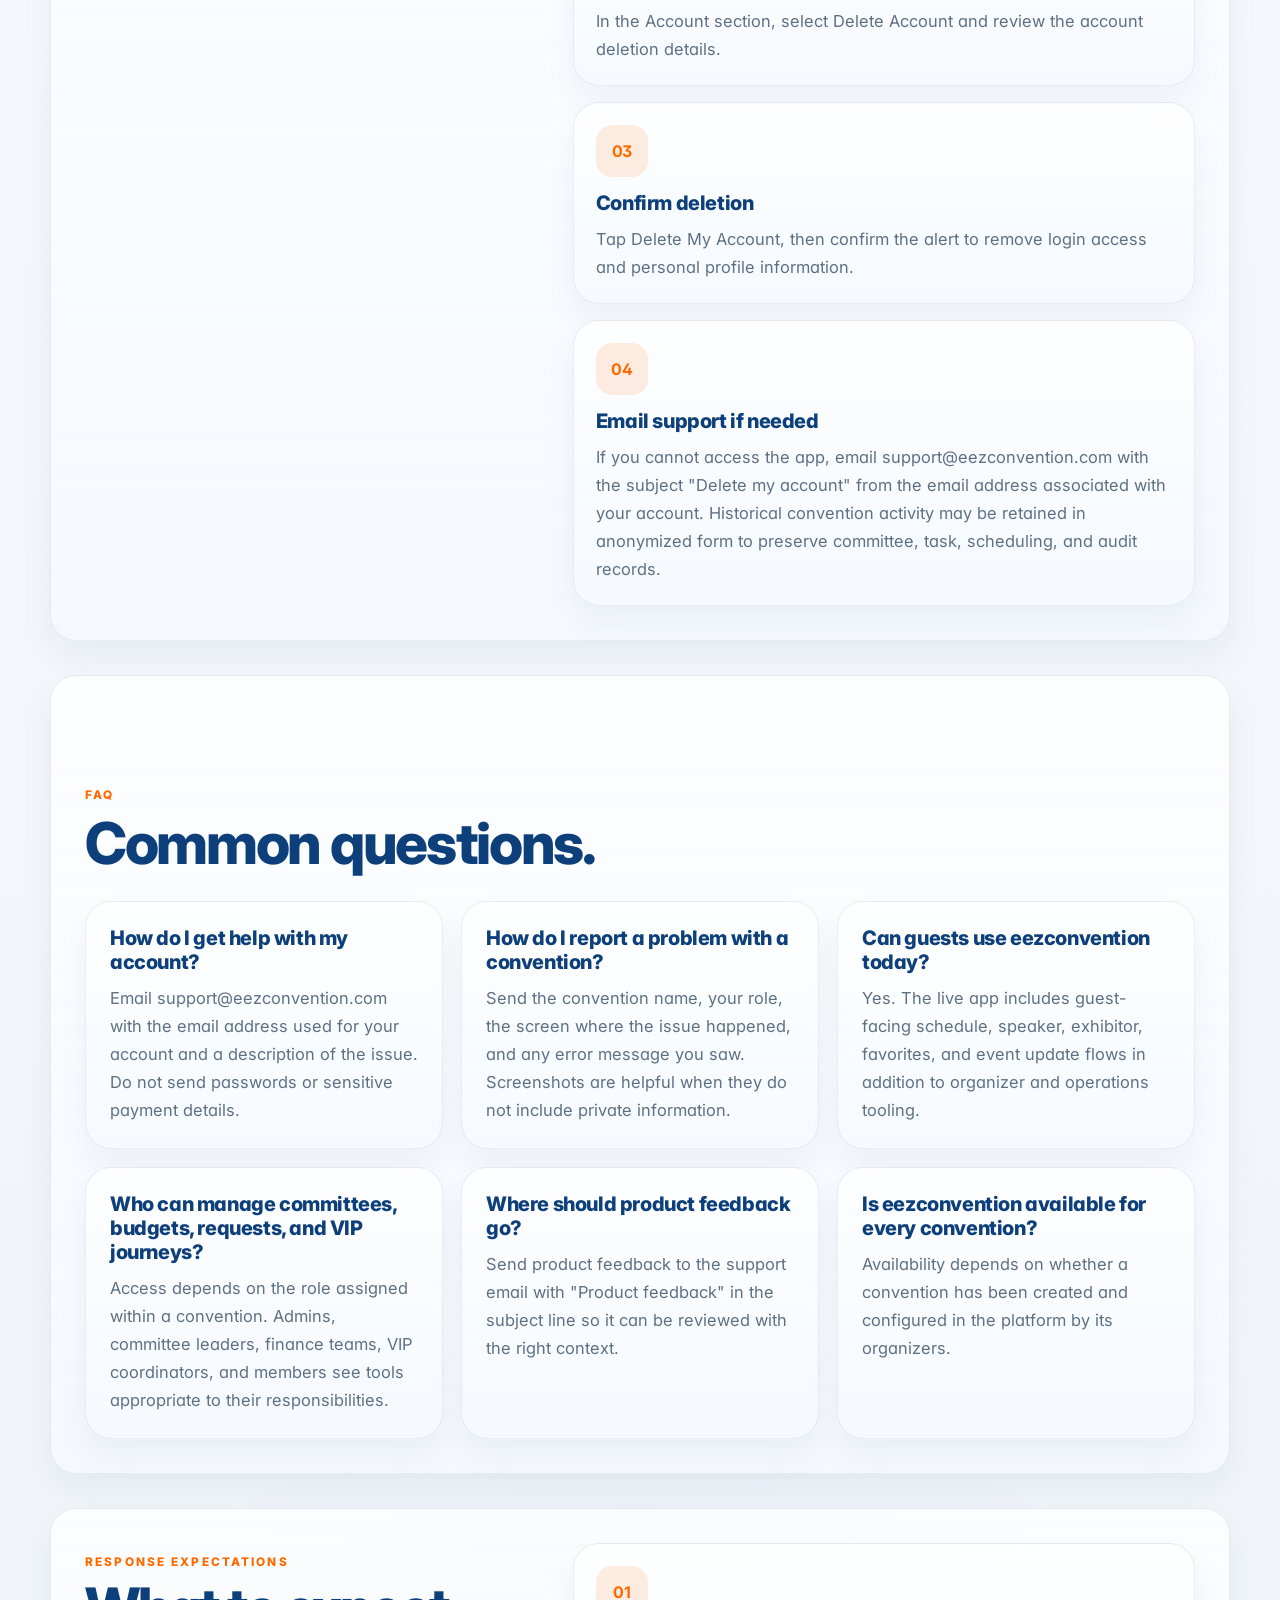
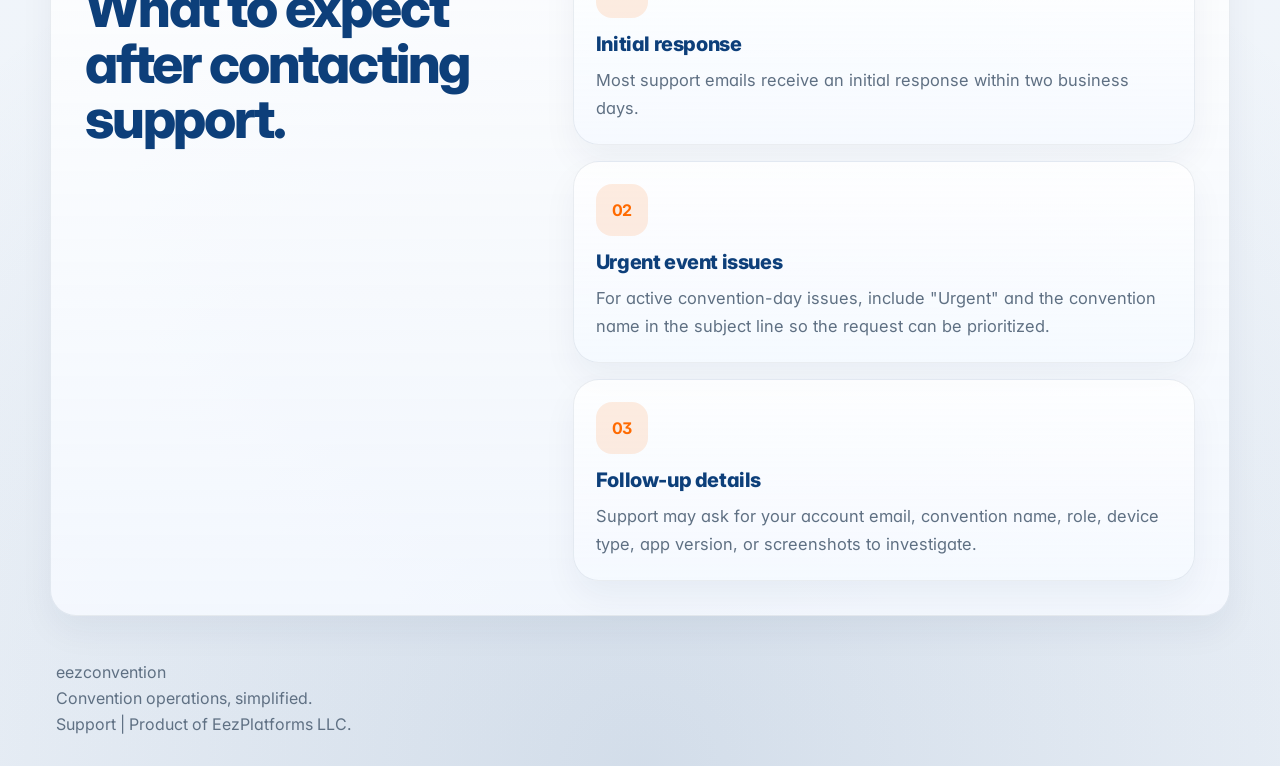
==== commit 6e0f950c: "Update font styles and adjust layout for improved readability and consistency" ====
--- a/support.html
+++ b/support.html
@@ -11,7 +11,7 @@
     <link rel="preconnect" href="https://fonts.googleapis.com" />
     <link rel="preconnect" href="https://fonts.gstatic.com" crossorigin />
     <link
-      href="https://fonts.googleapis.com/css2?family=DM+Sans:wght@400;500;700;800&family=Space+Grotesk:wght@500;700&display=swap"
+      href="https://fonts.googleapis.com/css2?family=Inter:wght@400;500;600;700;800;900&display=swap"
       rel="stylesheet"
     />
     <link rel="icon" type="image/png" href="./assets/favicon.png" />
@@ -28,13 +28,8 @@
           <a href="./index.html#features">Features</a>
           <a href="./index.html#workflow">Workflow</a>
           <a href="./support.html" aria-current="page">Support</a>
+          <a href="./index.html#launch">Contact</a>
         </nav>
-        <a
-          class="button button-ghost"
-          href="mailto:support@eezconvention.com?subject=eezconvention%20Support"
-        >
-          Contact Support
-        </a>
       </header>
 
       <main>
--- a/styles.css
+++ b/styles.css
@@ -20,6 +20,7 @@
   --radius-md: 18px;
   --radius-sm: 14px;
   --container: 1180px;
+  --anchor-offset: 112px;
 }
 
 * {
@@ -31,12 +32,19 @@
   overflow-x: hidden;
 }
 
+section[id] {
+  scroll-margin-top: var(--anchor-offset);
+}
+
 body {
   margin: 0;
   min-width: 320px;
-  font-family: "DM Sans", sans-serif;
+  font-family: "Inter", -apple-system, BlinkMacSystemFont, "Segoe UI", sans-serif;
   color: var(--text);
   overflow-x: hidden;
+  font-feature-settings: "cv11", "ss01";
+  text-rendering: optimizeLegibility;
+  -webkit-font-smoothing: antialiased;
   background:
     radial-gradient(circle at top left, rgba(255, 106, 0, 0.18), transparent 28%),
     radial-gradient(circle at 90% 12%, rgba(31, 132, 218, 0.2), transparent 18%),
@@ -57,14 +65,16 @@
 .site-shell {
   width: min(calc(100% - 32px), var(--container));
   margin: 0 auto;
-  padding: 20px 0 32px;
+  padding: 112px 0 32px;
 }
 
 .topbar {
-  position: -webkit-sticky;
-  position: sticky;
+  position: fixed;
   top: 16px;
-  z-index: 20;
+  left: 50%;
+  transform: translateX(-50%);
+  width: min(calc(100% - 32px), var(--container));
+  z-index: 100;
   display: flex;
   align-items: center;
   justify-content: space-between;
@@ -94,7 +104,8 @@
   align-items: center;
   gap: 24px;
   color: var(--muted);
-  font-weight: 500;
+  font-weight: 600;
+  letter-spacing: -0.01em;
 }
 
 .button {
@@ -107,6 +118,7 @@
   border: 1px solid transparent;
   border-radius: 999px;
   font-weight: 700;
+  letter-spacing: -0.01em;
   transition: transform 180ms ease, box-shadow 180ms ease, border-color 180ms ease, background 180ms ease;
 }
 
@@ -148,8 +160,8 @@
 .feature-kicker,
 .device-label {
   text-transform: uppercase;
-  letter-spacing: 0.16em;
-  font-size: 0.76rem;
+  letter-spacing: 0.18em;
+  font-size: 0.74rem;
   font-weight: 800;
 }
 
@@ -167,8 +179,9 @@
 .launch-copy h2,
 .response-section h2 {
   margin: 0;
-  font-family: "Space Grotesk", sans-serif;
-  line-height: 0.98;
+  font-family: "Inter", -apple-system, BlinkMacSystemFont, "Segoe UI", sans-serif;
+  font-weight: 800;
+  line-height: 1.02;
   letter-spacing: -0.04em;
   color: var(--navy);
 }
@@ -190,8 +203,8 @@
 .audience-card p,
 .launch-copy p {
   color: var(--muted);
-  line-height: 1.65;
-  font-size: 1.05rem;
+  line-height: 1.7;
+  font-size: 1.03rem;
 }
 
 .hero-text {
@@ -240,9 +253,9 @@
 .support-contact a {
   margin-top: 12px;
   color: var(--navy);
-  font-family: "Space Grotesk", sans-serif;
   font-size: clamp(1.45rem, 3vw, 2rem);
-  font-weight: 700;
+  font-weight: 800;
+  letter-spacing: -0.03em;
   overflow-wrap: anywhere;
 }
 
@@ -284,6 +297,8 @@
   margin: 0 0 10px;
   color: var(--navy);
   font-size: 1.25rem;
+  font-weight: 800;
+  letter-spacing: -0.02em;
 }
 
 .faq-item p {
@@ -342,6 +357,7 @@
   list-style: none;
   color: var(--navy);
   font-weight: 600;
+  letter-spacing: -0.01em;
 }
 
 .hero-points li {
@@ -442,7 +458,9 @@
 
 .device-top h2 {
   margin: 6px 0 0;
-  font-size: 1.75rem;
+  font-size: 1.7rem;
+  font-weight: 800;
+  letter-spacing: -0.03em;
   color: var(--navy);
 }
 
@@ -551,6 +569,7 @@
   display: block;
   margin-bottom: 4px;
   color: var(--navy);
+  letter-spacing: -0.02em;
 }
 
 .queue-item p {
@@ -653,7 +672,9 @@
 
 .attendee-step h3 {
   margin: 12px 0 10px;
-  font-size: 1.35rem;
+  font-size: 1.3rem;
+  font-weight: 800;
+  letter-spacing: -0.03em;
   color: var(--navy);
 }
 
@@ -672,7 +693,9 @@
 .timeline-step h3,
 .audience-card h3 {
   margin: 12px 0 10px;
-  font-size: 1.35rem;
+  font-size: 1.3rem;
+  font-weight: 800;
+  letter-spacing: -0.03em;
   color: var(--navy);
 }
 
@@ -702,8 +725,8 @@
   border-radius: 16px;
   color: var(--accent);
   background: rgba(255, 106, 0, 0.12);
-  font-family: "Space Grotesk", sans-serif;
   font-weight: 700;
+  letter-spacing: -0.02em;
 }
 
 .audience-section {
@@ -811,13 +834,17 @@
 }
 
 @media (max-width: 780px) {
+  :root {
+    --anchor-offset: 162px;
+  }
+
   .site-shell {
     width: min(calc(100% - 16px), var(--container));
-    padding-top: 10px;
+    padding-top: 162px;
   }
 
   .topbar {
-    position: static;
+    width: min(calc(100% - 16px), var(--container));
     flex-wrap: wrap;
     justify-content: center;
     gap: 14px;
@@ -833,8 +860,8 @@
     width: 100%;
     justify-content: center;
     flex-wrap: wrap;
-    gap: 16px;
-    font-size: 0.95rem;
+    gap: 14px;
+    font-size: 0.82rem;
   }
 
   .topbar > .button-ghost {
@@ -848,8 +875,35 @@
   }
 
   .hero h1 {
-    max-width: 9.5ch;
-    font-size: clamp(2.8rem, 15vw, 4.2rem);
+    max-width: 10ch;
+    font-size: clamp(2.15rem, 11vw, 3.2rem);
+    line-height: 1.03;
+    letter-spacing: -0.05em;
+  }
+
+  .hero-text,
+  .support-hero p,
+  .support-copy p,
+  .faq-item p,
+  .response-list p,
+  .value-strip p,
+  .feature-card p,
+  .timeline-step p,
+  .audience-card p,
+  .launch-copy p {
+    font-size: 0.96rem;
+    line-height: 1.62;
+  }
+
+  .section-heading h2,
+  .launch-copy h2,
+  .response-section h2,
+  .support-hero h1 {
+    line-height: 1.04;
+  }
+
+  .section-heading h2 {
+    font-size: clamp(1.95rem, 9vw, 2.65rem);
   }
 
   .hero-visual {
@@ -876,6 +930,11 @@
 
   .hero-actions .button {
     width: 100%;
+  }
+
+  .button {
+    min-height: 46px;
+    font-size: 0.95rem;
   }
 
   .hero-points li {
@@ -904,7 +963,7 @@
   }
 
   .value-strip h2 {
-    font-size: clamp(2rem, 10vw, 3rem);
+    font-size: clamp(1.85rem, 9vw, 2.5rem);
   }
 
   .value-strip,
